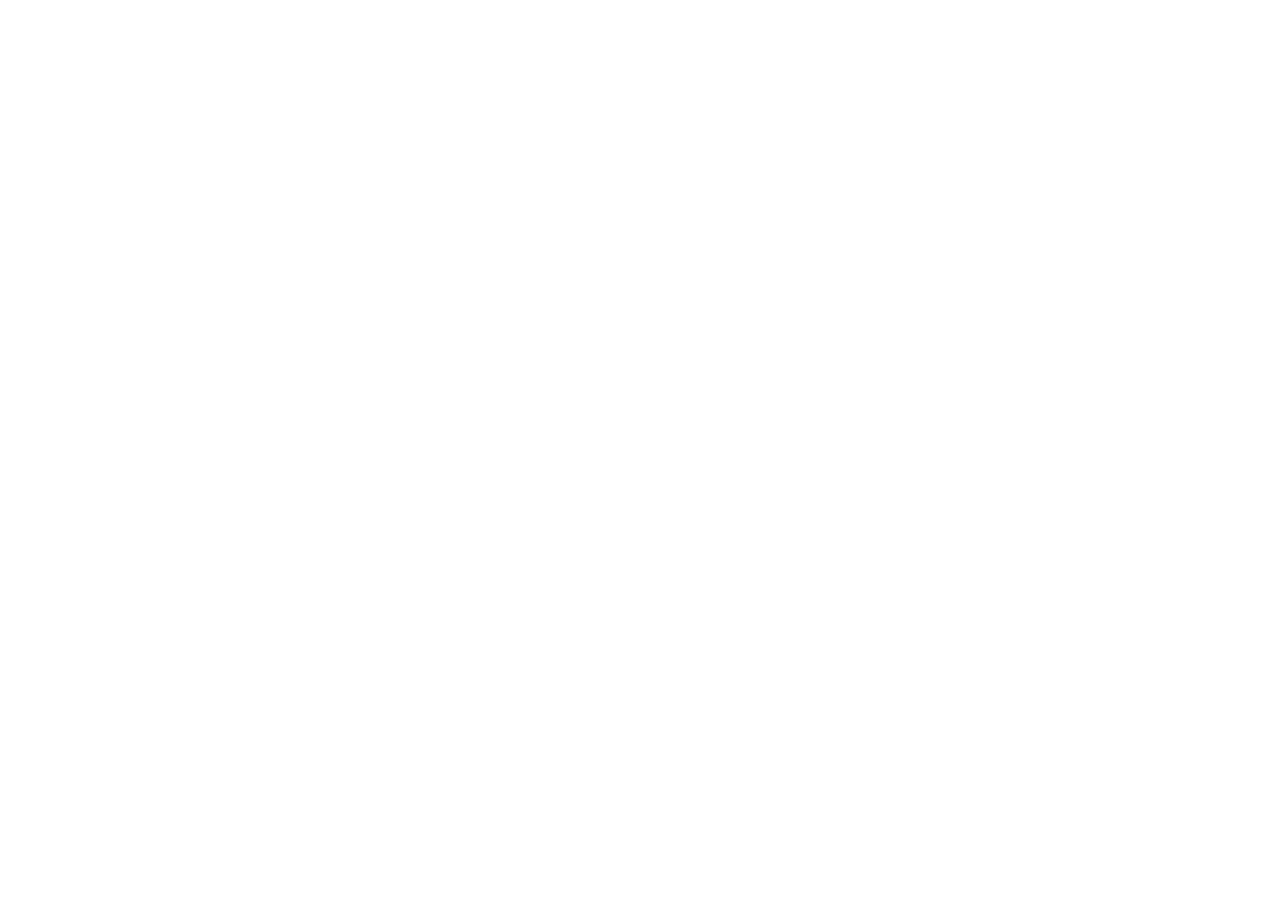
==== index.html @ 116eb576 "first commit" ====
<!DOCTYPE html>
<html lang="en">
<head>
    <meta charset="UTF-8">
    <meta name="viewport" content="width=device-width, initial-scale=1.0">
    <title>Document</title>
</head>
<body>
    
</body>
</html>
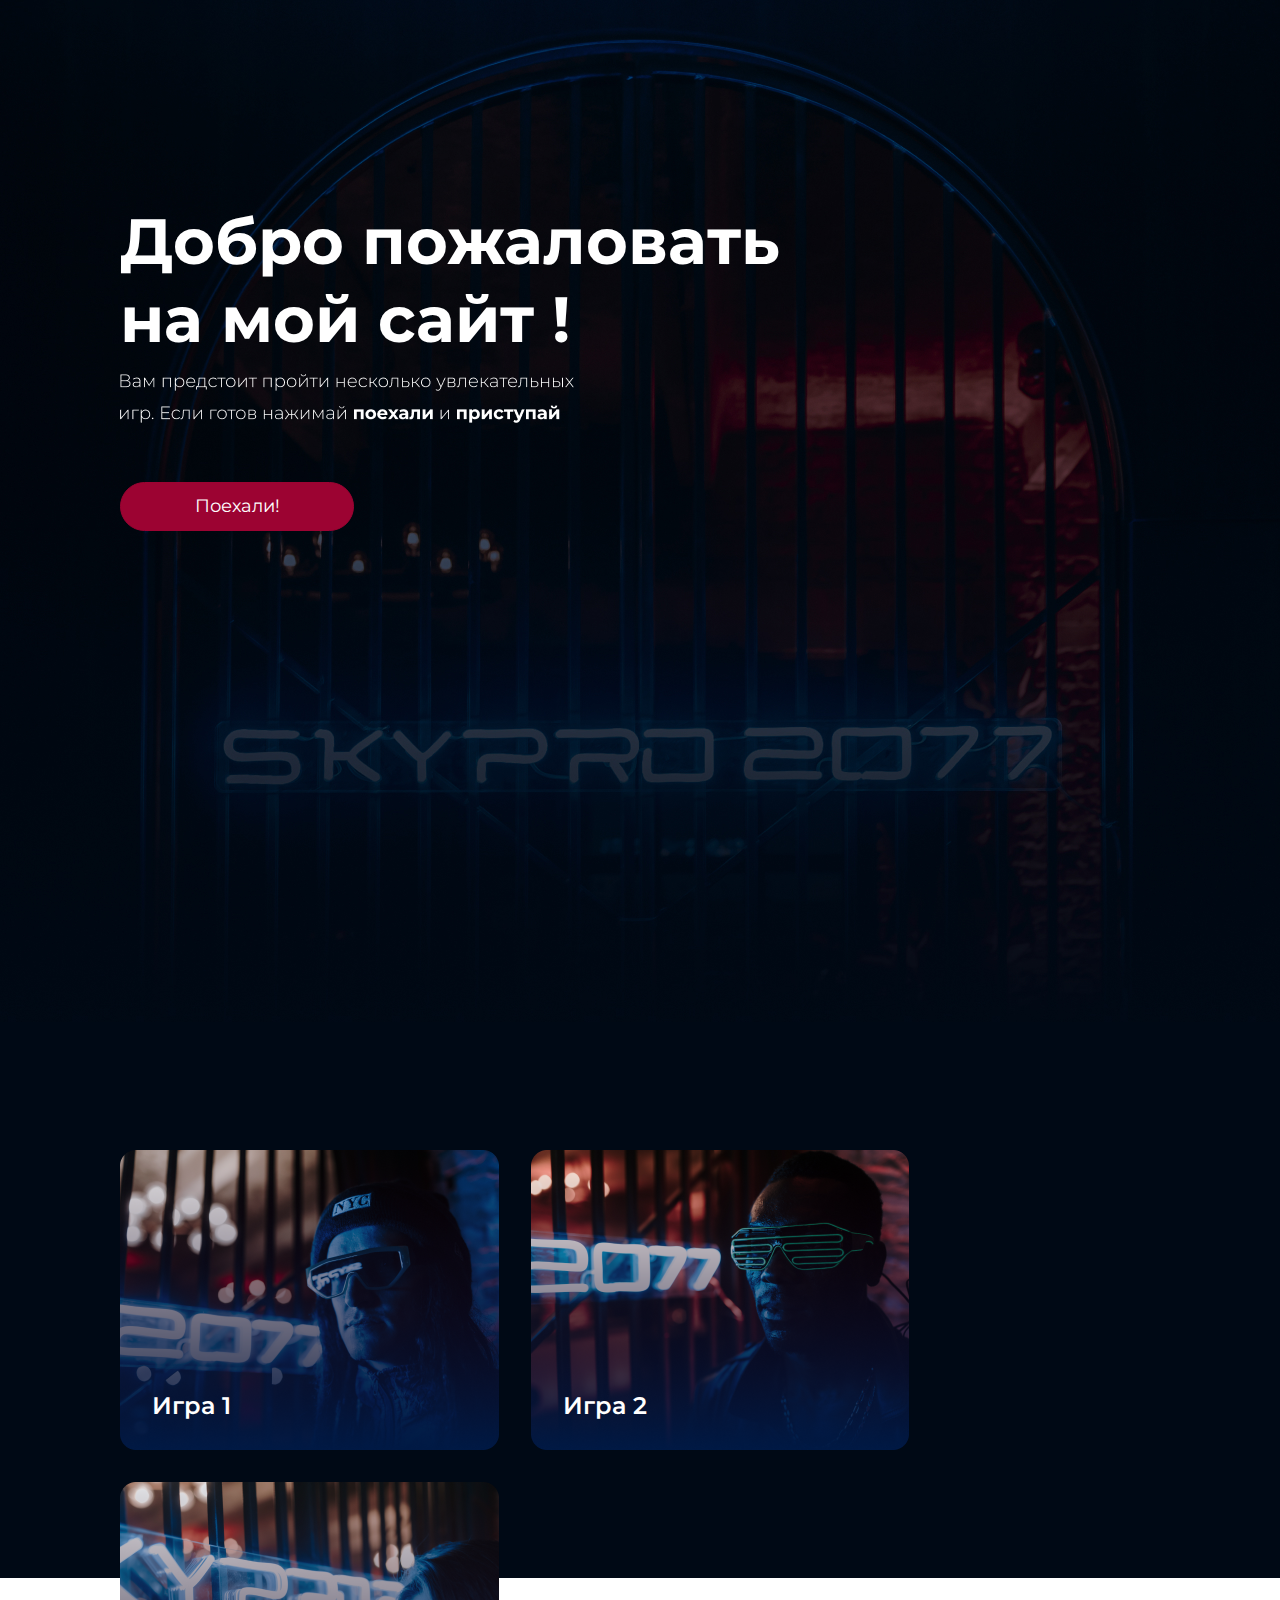
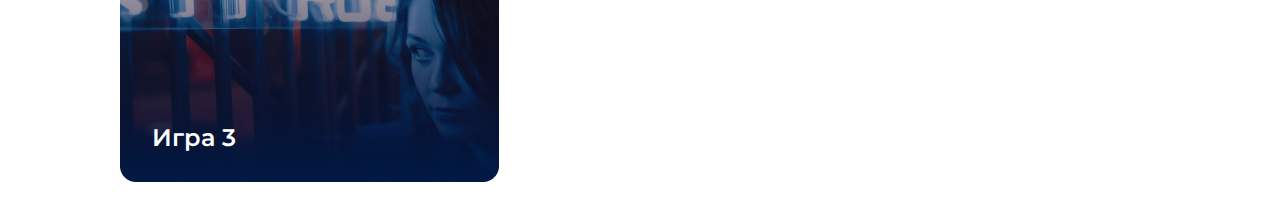
==== commit 723d95ef: "Changed the file index.html." ====
--- a/index.html
+++ b/index.html
@@ -1,11 +1,47 @@
 <!DOCTYPE html>
 <html lang="en">
+
 <head>
     <meta charset="UTF-8">
     <meta name="viewport" content="width=device-width, initial-scale=1.0">
-    <title>Document</title>
+    <title>Homework1</title>
+    <link href="https://fonts.googleapis.com/css2?family=Montserrat:wght@400;500;600&display=swap" rel="stylesheet">
+    <link rel="stylesheet" href="style.css">
 </head>
+
 <body>
-    
+    <header class="top">
+        <section class="block-text">
+            <div class="top-text center">
+                <h1 class="big-text">Добро пожаловать на мой сайт !</h1>
+            </div>
+            <div class="text">
+                <a href="#"><img src="img/text.png" alt="текст"></a>
+                
+            </div>
+            <button class="red-button">Поехали!</button>
+        </section>
+    </header>
+    <section class="blok-images">
+        <div class="games">
+            <div class="game">
+                <a chref="#"><img src="img/Rectangle 6.png" alt="Игра 1">
+                    <h3 class="game__text"> Игра 1 </h3>
+                </a>
+            </div>
+            <div class="game">
+                <a chref="#"><img src="img/Rectangle 7.png" alt="Игра 2">
+                    <h3 class="game__text"> Игра 2 </h3>
+                </a>
+            </div>
+            <div class="game">
+                <a chref="#"><img src="img/Rectangle 8.png" alt="Игра 3">
+                    <h3 class="game__text"> Игра 3 </h3>
+                </a>
+            </div>
+        </div>
+    </section>
+
 </body>
+
 </html>--- a/style.css
+++ b/style.css
@@ -0,0 +1,112 @@
+* {
+    margin: 0;
+    padding: 0;
+}
+
+
+.top {
+    max-width: 1440px;
+    height: 1024px;
+
+    background-image: url("img/Rectangle 1.jpg");
+    background-repeat: no-repeat;
+    background-position: center;
+    background-size: cover;
+}
+
+.block-text {
+    margin-left: 120px;  
+}
+
+.top-text {
+
+    width: 788.778px;
+    color: #FFF;
+    font-family: "Montserrat";
+    font-size: 55px;
+    font-weight: 700;
+    
+    padding-top: 217px;
+    padding-bottom: 32px;
+}
+
+.big-text {
+    color: white;
+    display: flex;
+    width: 747px;
+    height: 125.007px;
+    flex-direction: column;
+    justify-content: center;
+    font-family: "Montserrat";
+    font-size: 64px;
+    font-style: normal;
+    font-weight: 700;
+
+
+}
+
+.text {
+    height: 64px;
+    width: 481px;
+    
+}
+
+
+.red-button {
+    border-radius: 20px;
+    
+    width: 234.063px;
+    height: 48.603px;
+    border-radius: 30px;
+    background: #9C0332;
+    border: 1px solid #9C0332;
+    margin-top: 44px;
+    font-size: 18px;
+    color: #FFF;
+    font-family: "Montserrat";
+}
+.red-button:hover {
+    background: #fbfbfb;
+    color: #9C0332;
+    
+}
+.blok-images {
+    max-width: 1440px;
+    height: 556px;
+    background-image: url("img/Rectangle 5.png");
+    background-repeat: no-repeat;
+    background-position: center;
+    background-size: cover;
+    position: relative;
+    top: -2px;
+}
+
+.games {
+    padding-top: 128px;
+    display: flex;
+    flex-wrap: wrap;
+    gap: 32px;
+    padding-left: 120px;
+}
+.game{
+    height: 300px;
+}
+    .game:hover{
+    border-radius: 16px;
+    border: 3px solid #44D2FF;
+    
+}
+.game__text {
+    color: #FFF;
+    position: relative;
+    bottom: 64px;
+    padding-left: 32px;
+    font-size: 24px;
+    font-weight: 600;
+    line-height: 32px;
+    font-family: "Montserrat";
+    text-decoration: none;
+}
+
+
+
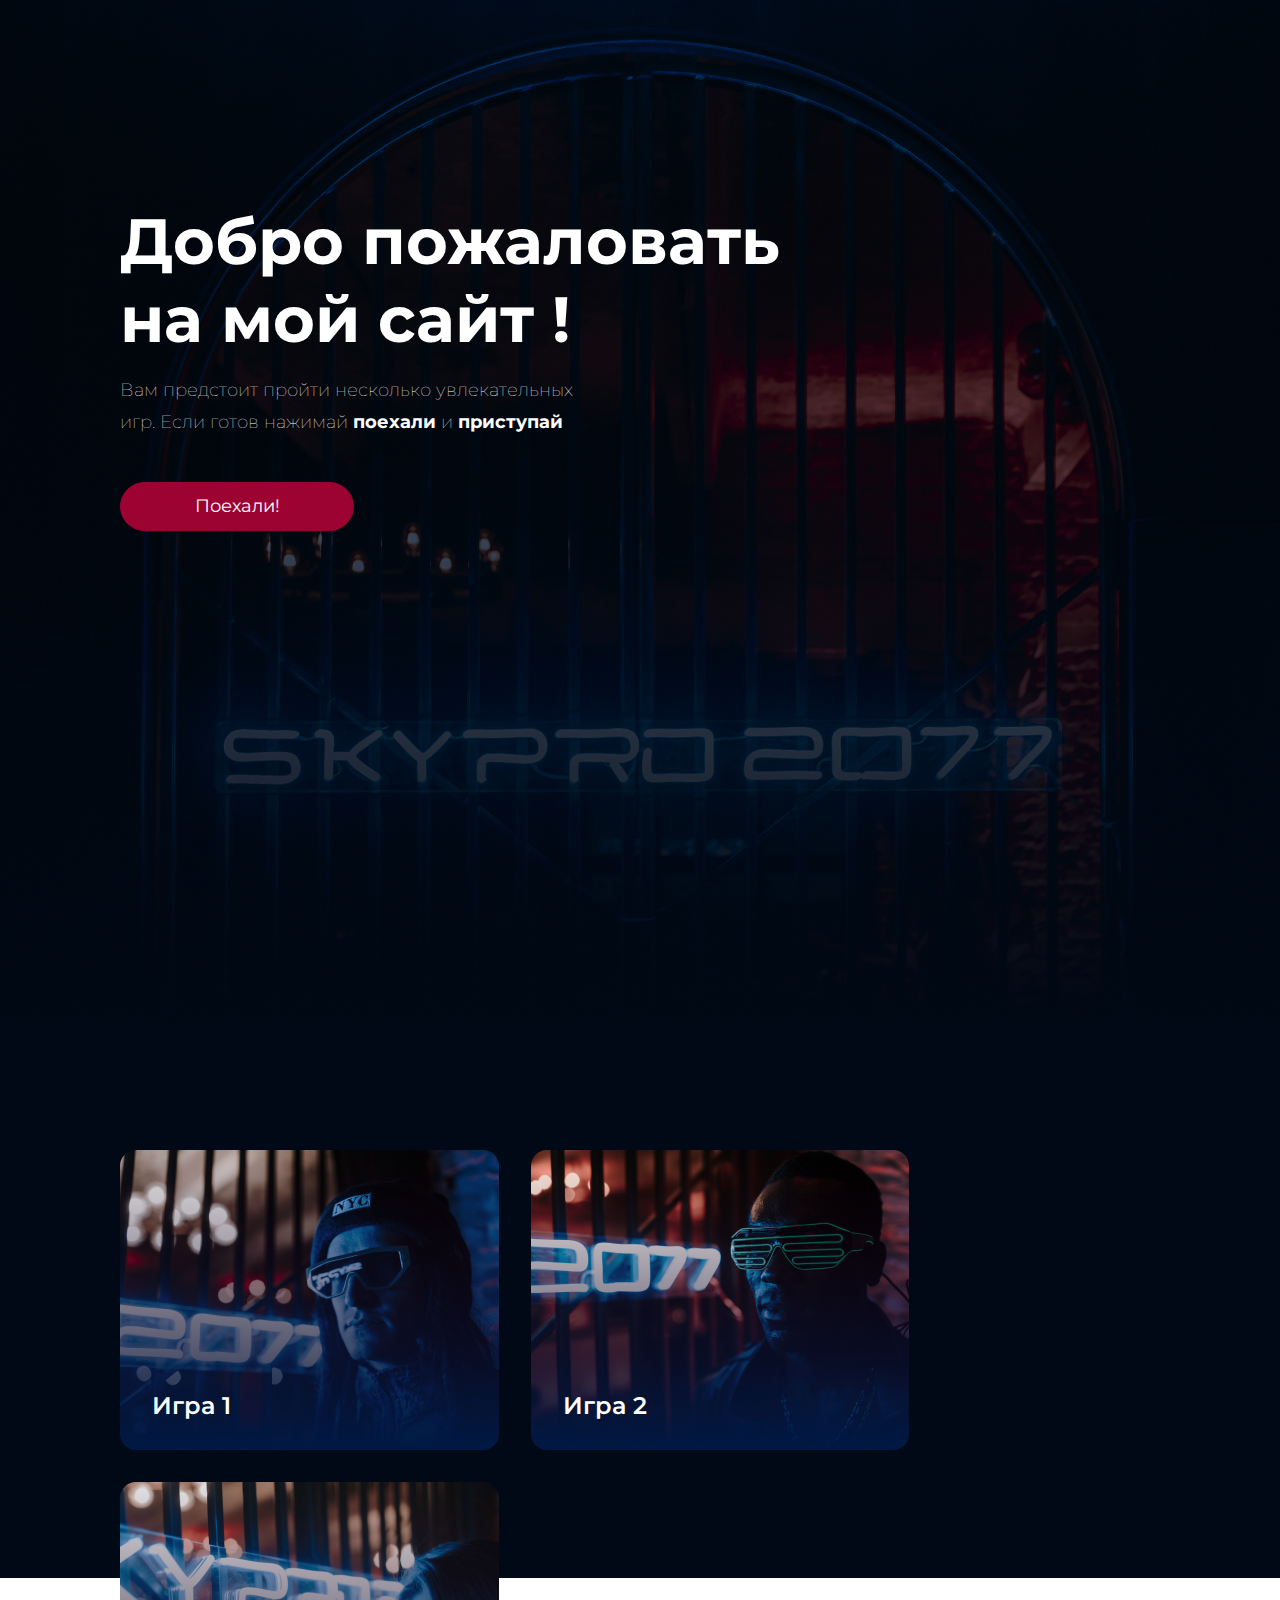
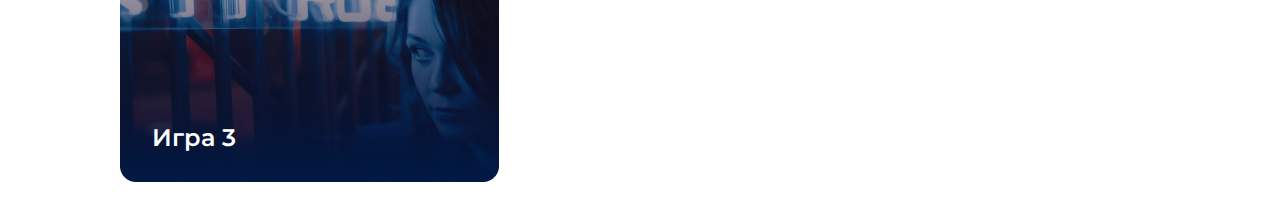
==== commit 9ffe8f6d: "Changed the file index.html." ====
--- a/index.html
+++ b/index.html
@@ -10,18 +10,23 @@
 </head>
 
 <body>
-    <header class="top">
-        <section class="block-text">
-            <div class="top-text center">
-                <h1 class="big-text">Добро пожаловать на мой сайт !</h1>
+    <header class="header">
+        <section class="block">
+            <div class="block__text">
+                <h1 class="block__big-text">Добро пожаловать на мой сайт !</h1>
             </div>
-            <div class="text">
-                <a href="#"><img src="img/text.png" alt="текст"></a>
-                
+            <div class="block__special-text">
+                <h5 class="selected-text">Вам предстоит пройти несколько увлекательных игр. Если готов  нажимай
+                    <span class="selected-text__big-words">поехали</span>
+                    и
+                    <span class="selected-text__big-words">приступай</span>
+                </h5>
+
             </div>
-            <button class="red-button">Поехали!</button>
+            <button class="block__button">Поехали!</button>
         </section>
     </header>
+
     <section class="blok-images">
         <div class="games">
             <div class="game">
--- a/style.css
+++ b/style.css
@@ -4,33 +4,31 @@
 }
 
 
-.top {
+.header {
     max-width: 1440px;
     height: 1024px;
-
     background-image: url("img/Rectangle 1.jpg");
     background-repeat: no-repeat;
     background-position: center;
     background-size: cover;
 }
 
-.block-text {
-    margin-left: 120px;  
+.block {
+    margin-left: 120px;
 }
 
-.top-text {
+.block__text {
 
     width: 788.778px;
     color: #FFF;
     font-family: "Montserrat";
     font-size: 55px;
     font-weight: 700;
-    
     padding-top: 217px;
     padding-bottom: 32px;
 }
 
-.big-text {
+.block__big-text {
     color: white;
     display: flex;
     width: 747px;
@@ -45,16 +43,30 @@
 
 }
 
-.text {
+.block__special-text {
     height: 64px;
     width: 481px;
-    
 }
+.selected-text{
+    color: #FFF;
+    font-family:"Montserrat";
+    font-size: 18px;
+   
+    font-weight: 100;
+    line-height: 32px;
+    }
 
+    .selected-text__big-words{
+        color: #FFF;
+font-family:"Montserrat";
+font-size: 18px;
 
-.red-button {
+font-weight: 700;
+line-height: 32px;
+    } 
+
+.block__button {
     border-radius: 20px;
-    
     width: 234.063px;
     height: 48.603px;
     border-radius: 30px;
@@ -65,11 +77,13 @@
     color: #FFF;
     font-family: "Montserrat";
 }
-.red-button:hover {
+
+.block__button:hover {
     background: #fbfbfb;
     color: #9C0332;
-    
+
 }
+
 .blok-images {
     max-width: 1440px;
     height: 556px;
@@ -88,14 +102,17 @@
     gap: 32px;
     padding-left: 120px;
 }
-.game{
+
+.game {
     height: 300px;
 }
-    .game:hover{
+
+.game:hover {
     border-radius: 16px;
     border: 3px solid #44D2FF;
-    
+
 }
+
 .game__text {
     color: #FFF;
     position: relative;
@@ -106,7 +123,4 @@
     line-height: 32px;
     font-family: "Montserrat";
     text-decoration: none;
-}
-
-
-
+}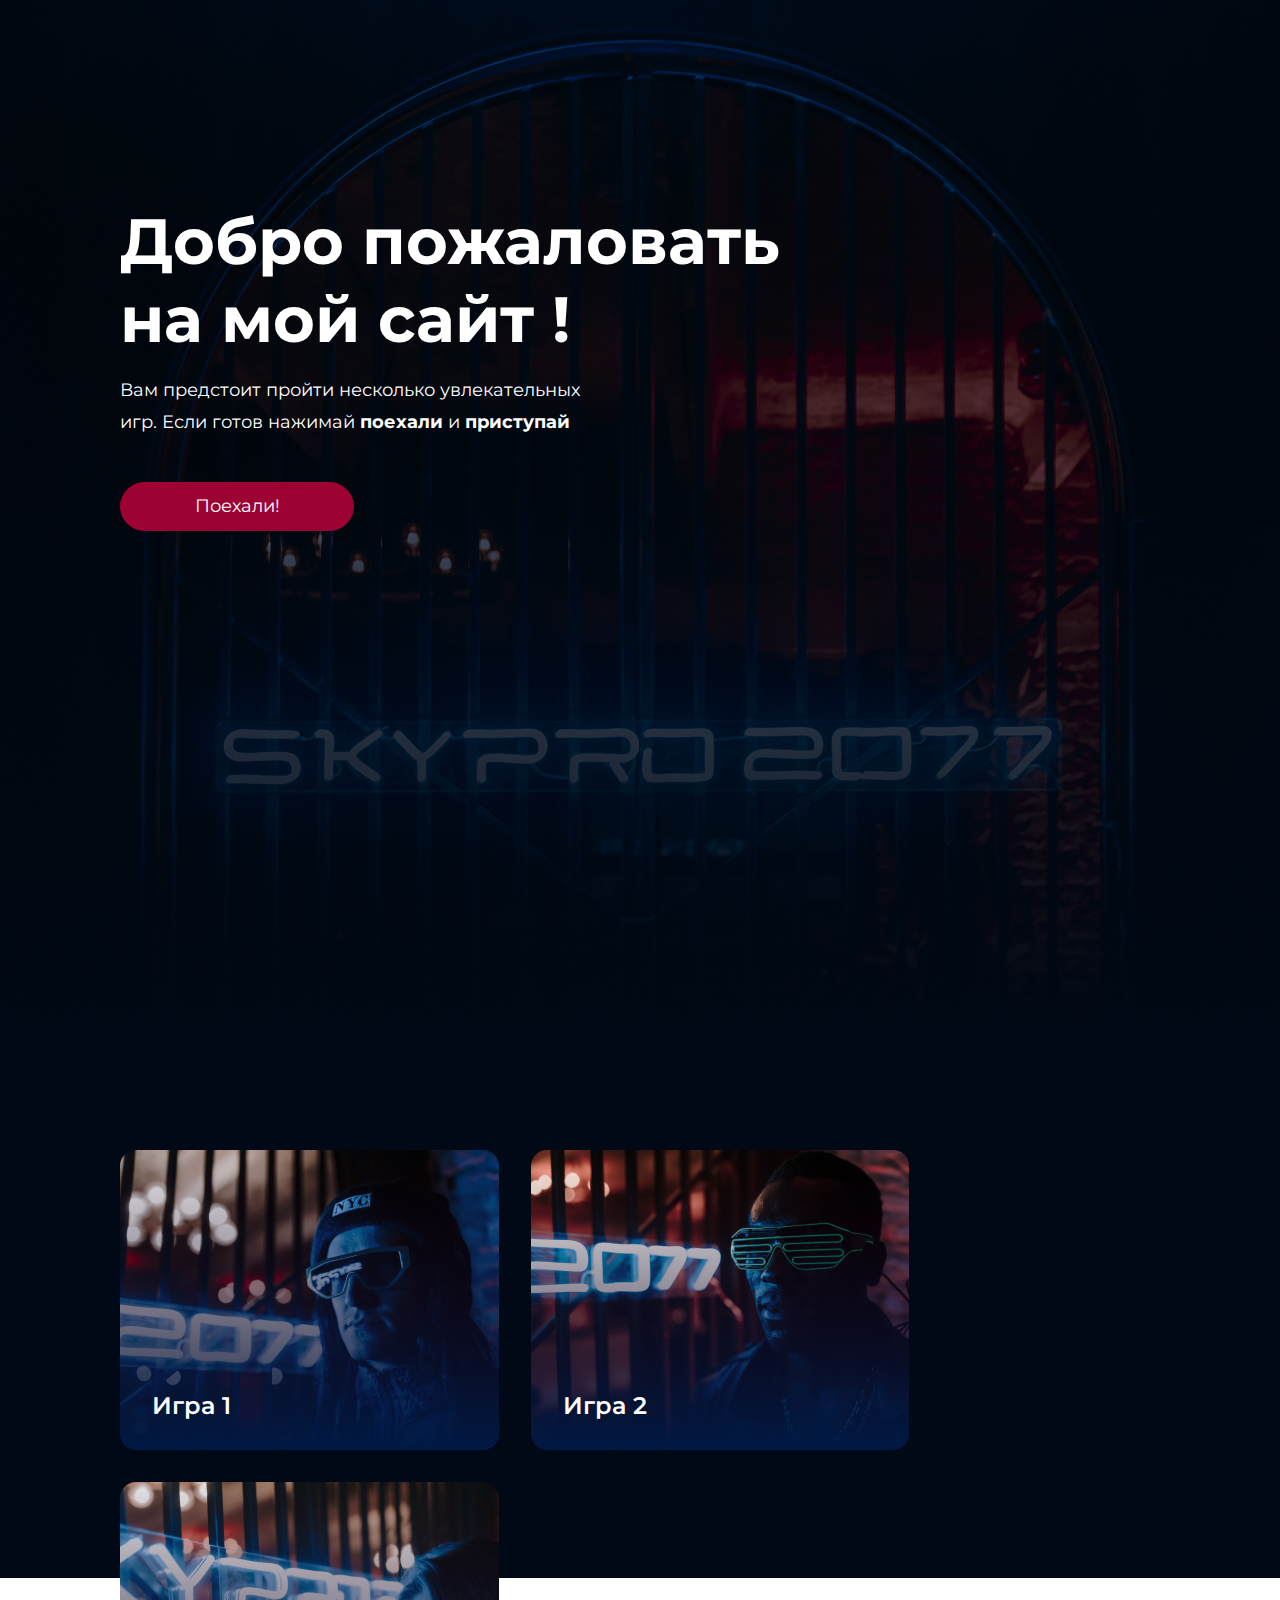
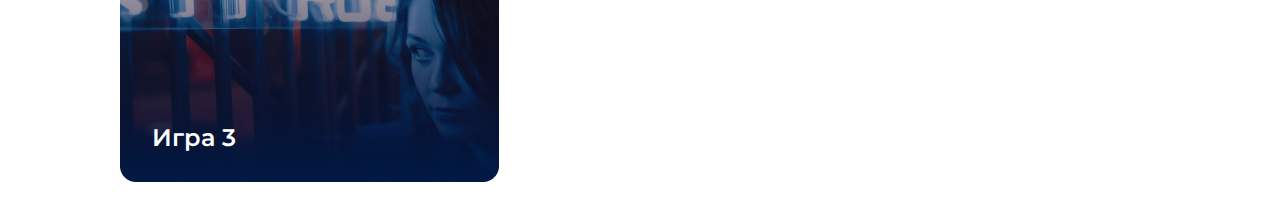
==== commit b9a14166: "Changed the file index.html." ====
--- a/index.html
+++ b/index.html
@@ -16,7 +16,7 @@
                 <h1 class="block__big-text">Добро пожаловать на мой сайт !</h1>
             </div>
             <div class="block__special-text">
-                <h5 class="selected-text">Вам предстоит пройти несколько увлекательных игр. Если готов  нажимай
+                <h5 class="selected-text">Вам предстоит пройти несколько увлекательных игр. Если готов нажимай
                     <span class="selected-text__big-words">поехали</span>
                     и
                     <span class="selected-text__big-words">приступай</span>
--- a/style.css
+++ b/style.css
@@ -39,31 +39,28 @@
     font-size: 64px;
     font-style: normal;
     font-weight: 700;
-
-
 }
 
 .block__special-text {
     height: 64px;
     width: 481px;
 }
-.selected-text{
+
+.selected-text {
     color: #FFF;
-    font-family:"Montserrat";
+    font-family: "Montserrat";
     font-size: 18px;
-   
-    font-weight: 100;
+    font-weight: 400;
     line-height: 32px;
-    }
+}
 
-    .selected-text__big-words{
-        color: #FFF;
-font-family:"Montserrat";
-font-size: 18px;
-
-font-weight: 700;
-line-height: 32px;
-    } 
+.selected-text__big-words {
+    color: #FFF;
+    font-family: "Montserrat";
+    font-size: 18px;
+    font-weight: 700;
+    line-height: 32px;
+}
 
 .block__button {
     border-radius: 20px;
